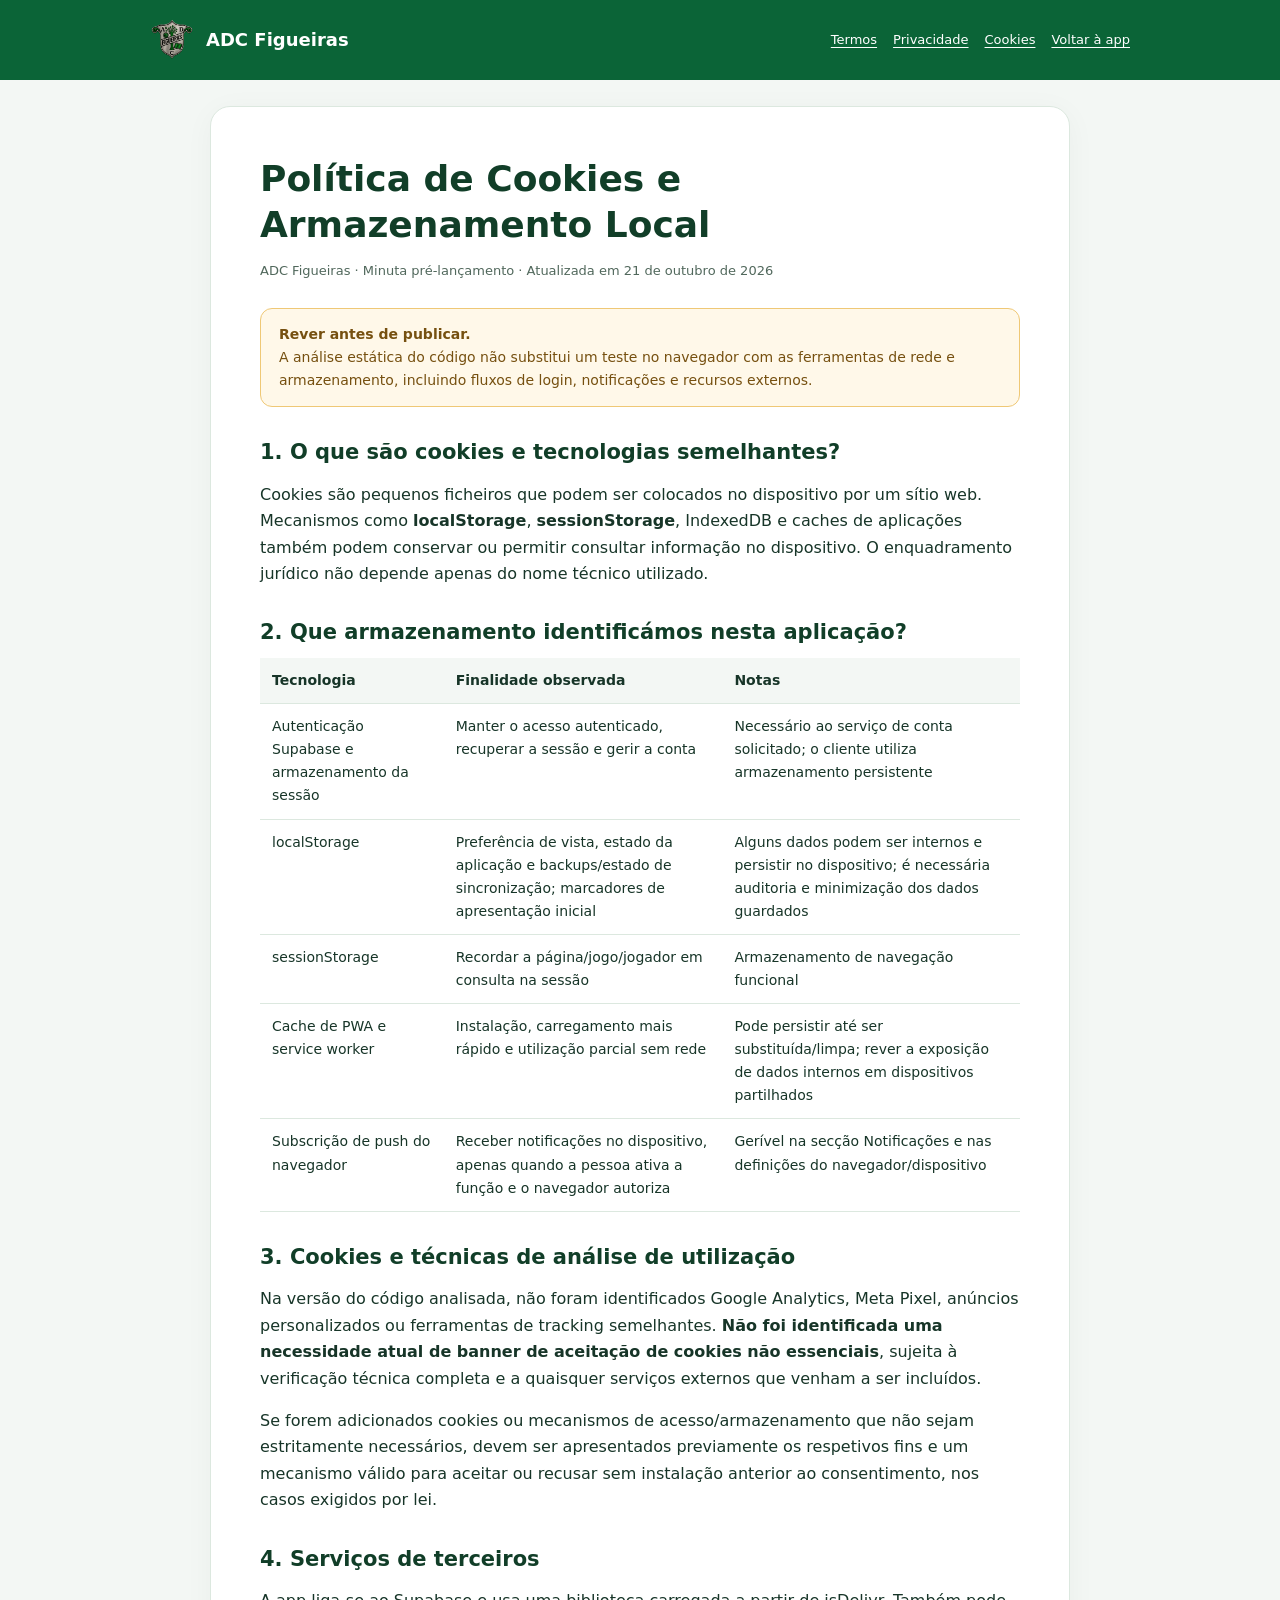
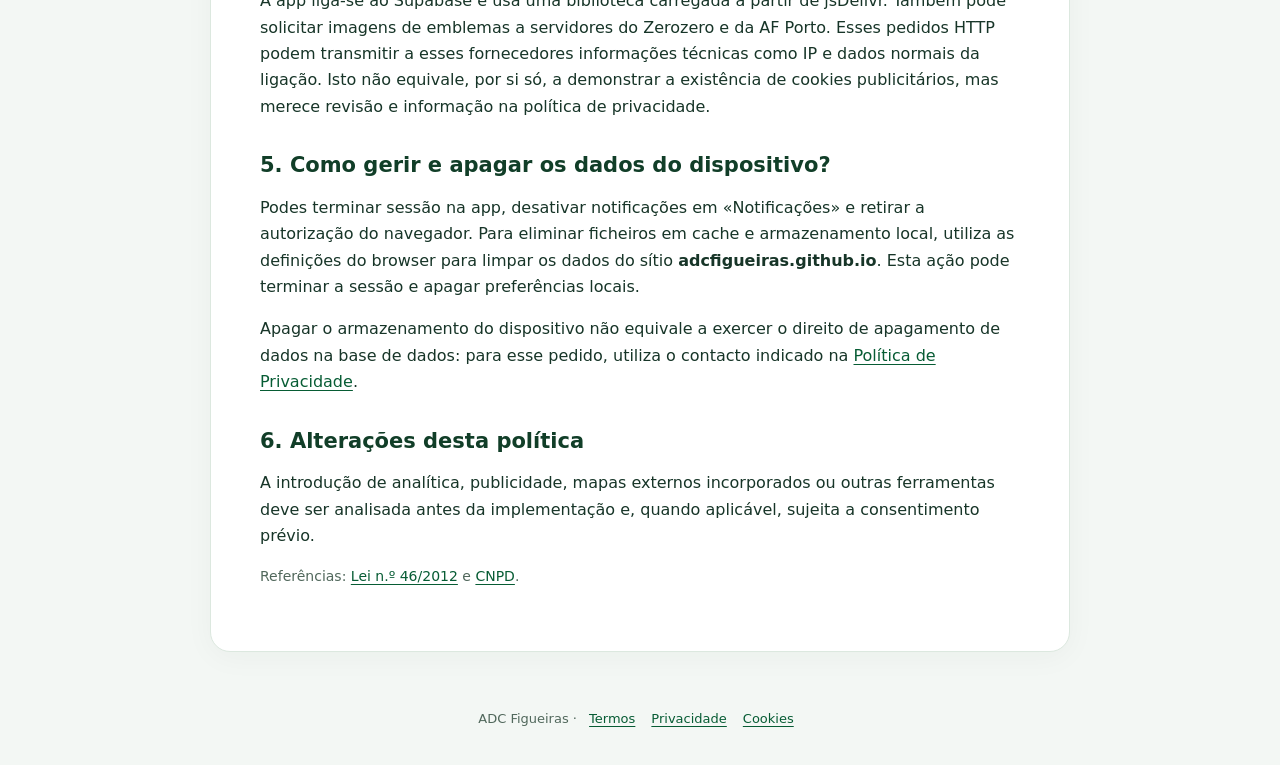
==== cookies.html @ 38f2a065 "Adicionar política de cookies e armazenamento local para revisão" ====
<!doctype html><html lang="pt-PT"><head><meta charset="utf-8"><meta name="viewport" content="width=device-width,initial-scale=1"><meta name="theme-color" content="#0b6437"><meta name="robots" content="noindex,nofollow"><meta name="description" content="Política de Cookies e armazenamento local — ADC Figueiras"><title>Política de Cookies | ADC Figueiras</title><link rel="stylesheet" href="legal.css"></head><body><header class="header"><a class="brand" href="./"><img src="assets/adc-figueiras-emblema.png" alt="Emblema da ADC Figueiras">ADC Figueiras</a><nav aria-label="Documentos legais"><a href="termos.html">Termos</a><a href="privacidade.html">Privacidade</a><a href="cookies.html" aria-current="page">Cookies</a><a href="./">Voltar à app</a></nav></header><main><article class="paper"><h1>Política de Cookies e Armazenamento Local</h1>
<p class="meta">ADC Figueiras · Minuta pré-lançamento · Atualizada em 21 de outubro de 2026</p>
<div class="flag"><strong>Rever antes de publicar.</strong> A análise estática do código não substitui um teste no navegador com as ferramentas de rede e armazenamento, incluindo fluxos de login, notificações e recursos externos.</div>
<h2>1. O que são cookies e tecnologias semelhantes?</h2>
<p>Cookies são pequenos ficheiros que podem ser colocados no dispositivo por um sítio web. Mecanismos como <strong>localStorage</strong>, <strong>sessionStorage</strong>, IndexedDB e caches de aplicações também podem conservar ou permitir consultar informação no dispositivo. O enquadramento jurídico não depende apenas do nome técnico utilizado.</p>
<h2>2. Que armazenamento identificámos nesta aplicação?</h2>
<div class="table-wrap"><table><thead><tr><th>Tecnologia</th><th>Finalidade observada</th><th>Notas</th></tr></thead><tbody>
<tr><td>Autenticação Supabase e armazenamento da sessão</td><td>Manter o acesso autenticado, recuperar a sessão e gerir a conta</td><td>Necessário ao serviço de conta solicitado; o cliente utiliza armazenamento persistente</td></tr>
<tr><td>localStorage</td><td>Preferência de vista, estado da aplicação e backups/estado de sincronização; marcadores de apresentação inicial</td><td>Alguns dados podem ser internos e persistir no dispositivo; é necessária auditoria e minimização dos dados guardados</td></tr>
<tr><td>sessionStorage</td><td>Recordar a página/jogo/jogador em consulta na sessão</td><td>Armazenamento de navegação funcional</td></tr>
<tr><td>Cache de PWA e service worker</td><td>Instalação, carregamento mais rápido e utilização parcial sem rede</td><td>Pode persistir até ser substituída/limpa; rever a exposição de dados internos em dispositivos partilhados</td></tr>
<tr><td>Subscrição de push do navegador</td><td>Receber notificações no dispositivo, apenas quando a pessoa ativa a função e o navegador autoriza</td><td>Gerível na secção Notificações e nas definições do navegador/dispositivo</td></tr>
</tbody></table></div>
<h2>3. Cookies e técnicas de análise de utilização</h2>
<p>Na versão do código analisada, não foram identificados Google Analytics, Meta Pixel, anúncios personalizados ou ferramentas de tracking semelhantes. <strong>Não foi identificada uma necessidade atual de banner de aceitação de cookies não essenciais</strong>, sujeita à verificação técnica completa e a quaisquer serviços externos que venham a ser incluídos.</p>
<p>Se forem adicionados cookies ou mecanismos de acesso/armazenamento que não sejam estritamente necessários, devem ser apresentados previamente os respetivos fins e um mecanismo válido para aceitar ou recusar sem instalação anterior ao consentimento, nos casos exigidos por lei.</p>
<h2>4. Serviços de terceiros</h2>
<p>A app liga-se ao Supabase e usa uma biblioteca carregada a partir de jsDelivr. Também pode solicitar imagens de emblemas a servidores do Zerozero e da AF Porto. Esses pedidos HTTP podem transmitir a esses fornecedores informações técnicas como IP e dados normais da ligação. Isto não equivale, por si só, a demonstrar a existência de cookies publicitários, mas merece revisão e informação na política de privacidade.</p>
<h2>5. Como gerir e apagar os dados do dispositivo?</h2>
<p>Podes terminar sessão na app, desativar notificações em «Notificações» e retirar a autorização do navegador. Para eliminar ficheiros em cache e armazenamento local, utiliza as definições do browser para limpar os dados do sítio <strong>adcfigueiras.github.io</strong>. Esta ação pode terminar a sessão e apagar preferências locais.</p>
<p>Apagar o armazenamento do dispositivo não equivale a exercer o direito de apagamento de dados na base de dados: para esse pedido, utiliza o contacto indicado na <a href="privacidade.html">Política de Privacidade</a>.</p>
<h2>6. Alterações desta política</h2>
<p>A introdução de analítica, publicidade, mapas externos incorporados ou outras ferramentas deve ser analisada antes da implementação e, quando aplicável, sujeita a consentimento prévio.</p>
<p class="small">Referências: <a href="https://diariodarepublica.pt/dr/detalhe/lei/46-2012-175277" target="_blank" rel="noopener noreferrer">Lei n.º 46/2012</a> e <a href="https://www.cnpd.pt/" target="_blank" rel="noopener noreferrer">CNPD</a>.</p></article></main><footer>ADC Figueiras · <a href="termos.html">Termos</a><a href="privacidade.html">Privacidade</a><a href="cookies.html">Cookies</a></footer></body></html>
---- legal.css ----
:root{--ink:#173528;--muted:#51685c;--green:#0b6437;--line:#dce8df;--bg:#f3f7f4}
*{box-sizing:border-box}html{scroll-behavior:smooth}body{margin:0;background:var(--bg);font:16px/1.65 system-ui,-apple-system,BlinkMacSystemFont,"Segoe UI",sans-serif;color:var(--ink)}
a{color:#075c34;text-underline-offset:3px}a:hover{color:#0e8c51}a:focus-visible,button:focus-visible{outline:3px solid #e7a52e;outline-offset:3px}
.header{background:var(--green);color:#fff;padding:18px max(20px,calc((100vw - 980px)/2));display:flex;align-items:center;justify-content:space-between;gap:20px;flex-wrap:wrap}
.header a{color:#fff}.header .brand{display:flex;align-items:center;gap:12px;text-decoration:none;font-weight:800;font-size:18px}.header img{width:44px;height:44px;object-fit:contain}
.header nav{display:flex;gap:16px;flex-wrap:wrap;font-size:13px}
main{max-width:900px;margin:26px auto 56px;padding:0 20px}.paper{background:#fff;border:1px solid var(--line);border-radius:20px;padding:clamp(22px,5vw,49px);box-shadow:0 5px 30px rgba(10,55,30,.04)}
h1,h2,h3{line-height:1.27;color:#113e28}h1{font-size:clamp(27px,4vw,36px);margin:0 0 8px}h2{font-size:21px;margin:32px 0 12px}h3{font-size:17px;margin:18px 0 10px}p,li{max-width:78ch}.meta{font-size:13px;color:var(--muted);margin-bottom:26px}.flag{padding:14px 18px;border:1px solid #efc876;background:#fff8e9;border-radius:12px;color:#765010;font-size:14px}.flag strong{display:block}
table{border-collapse:collapse;width:100%;font-size:14px;min-width:530px}th,td{border-bottom:1px solid var(--line);padding:11px 12px;text-align:left;vertical-align:top}th{background:#f3f7f4}
.table-wrap{overflow-x:auto}ul{padding-left:23px}footer{font-size:13px;color:var(--muted);text-align:center;padding:0 20px 35px}footer a{margin:0 8px}.small{font-size:14px;color:var(--muted)}
@media(max-width:600px){.header{padding:14px 17px}.header nav{gap:10px}.paper{padding:22px 18px}body{font-size:15px}}
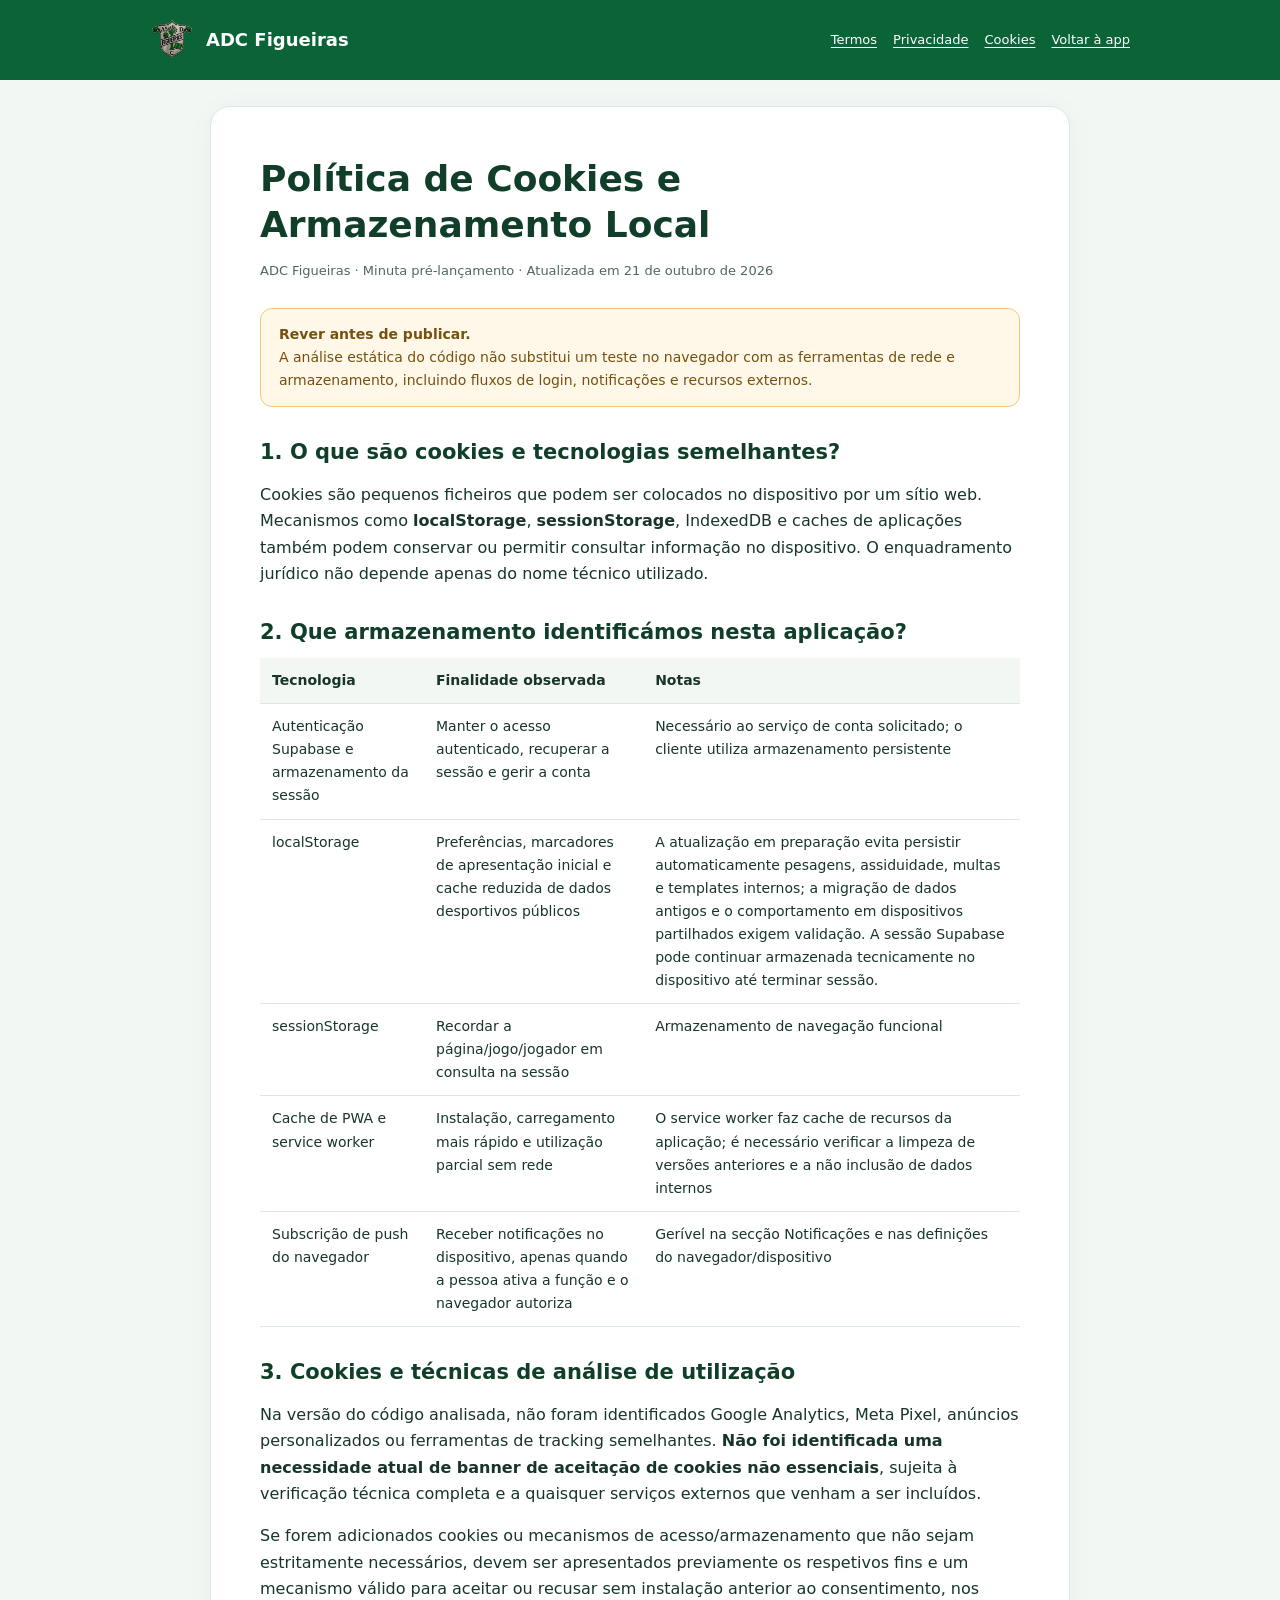
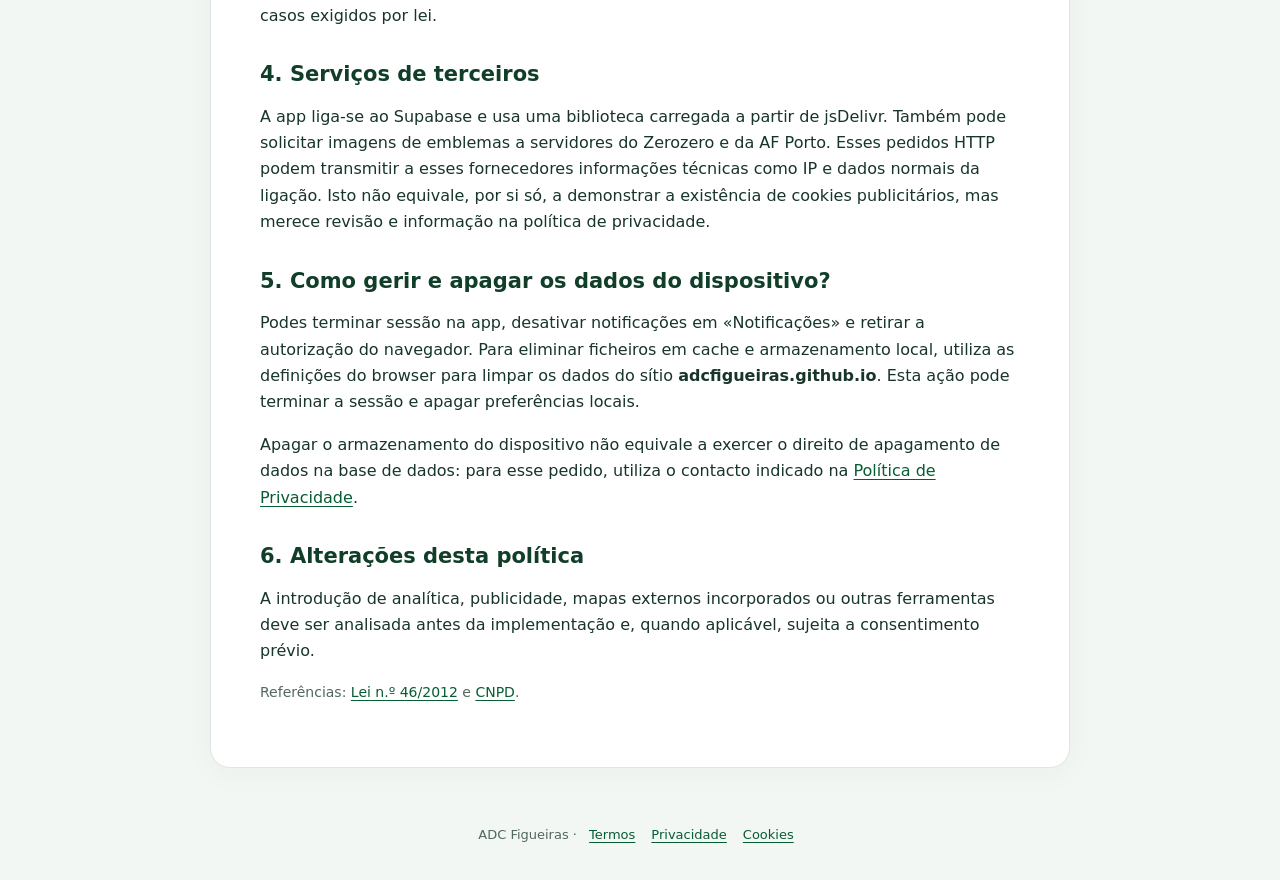
==== commit 287454b9: "Alinhar políticas com convocatórias públicas e minimização de dados internos" ====
--- a/cookies.html
+++ b/cookies.html
@@ -6,9 +6,9 @@
 <h2>2. Que armazenamento identificámos nesta aplicação?</h2>
 <div class="table-wrap"><table><thead><tr><th>Tecnologia</th><th>Finalidade observada</th><th>Notas</th></tr></thead><tbody>
 <tr><td>Autenticação Supabase e armazenamento da sessão</td><td>Manter o acesso autenticado, recuperar a sessão e gerir a conta</td><td>Necessário ao serviço de conta solicitado; o cliente utiliza armazenamento persistente</td></tr>
-<tr><td>localStorage</td><td>Preferência de vista, estado da aplicação e backups/estado de sincronização; marcadores de apresentação inicial</td><td>Alguns dados podem ser internos e persistir no dispositivo; é necessária auditoria e minimização dos dados guardados</td></tr>
+<tr><td>localStorage</td><td>Preferências, marcadores de apresentação inicial e cache reduzida de dados desportivos públicos</td><td>A atualização em preparação evita persistir automaticamente pesagens, assiduidade, multas e templates internos; a migração de dados antigos e o comportamento em dispositivos partilhados exigem validação. A sessão Supabase pode continuar armazenada tecnicamente no dispositivo até terminar sessão.</td></tr>
 <tr><td>sessionStorage</td><td>Recordar a página/jogo/jogador em consulta na sessão</td><td>Armazenamento de navegação funcional</td></tr>
-<tr><td>Cache de PWA e service worker</td><td>Instalação, carregamento mais rápido e utilização parcial sem rede</td><td>Pode persistir até ser substituída/limpa; rever a exposição de dados internos em dispositivos partilhados</td></tr>
+<tr><td>Cache de PWA e service worker</td><td>Instalação, carregamento mais rápido e utilização parcial sem rede</td><td>O service worker faz cache de recursos da aplicação; é necessário verificar a limpeza de versões anteriores e a não inclusão de dados internos</td></tr>
 <tr><td>Subscrição de push do navegador</td><td>Receber notificações no dispositivo, apenas quando a pessoa ativa a função e o navegador autoriza</td><td>Gerível na secção Notificações e nas definições do navegador/dispositivo</td></tr>
 </tbody></table></div>
 <h2>3. Cookies e técnicas de análise de utilização</h2>
@@ -21,4 +21,4 @@
 <p>Apagar o armazenamento do dispositivo não equivale a exercer o direito de apagamento de dados na base de dados: para esse pedido, utiliza o contacto indicado na <a href="privacidade.html">Política de Privacidade</a>.</p>
 <h2>6. Alterações desta política</h2>
 <p>A introdução de analítica, publicidade, mapas externos incorporados ou outras ferramentas deve ser analisada antes da implementação e, quando aplicável, sujeita a consentimento prévio.</p>
-<p class="small">Referências: <a href="https://diariodarepublica.pt/dr/detalhe/lei/46-2012-175277" target="_blank" rel="noopener noreferrer">Lei n.º 46/2012</a> e <a href="https://www.cnpd.pt/" target="_blank" rel="noopener noreferrer">CNPD</a>.</p></article></main><footer>ADC Figueiras · <a href="termos.html">Termos</a><a href="privacidade.html">Privacidade</a><a href="cookies.html">Cookies</a></footer></body></html>+<p class="small">Referências: <a href="https://diariodarepublica.pt/dr/detalhe/lei/46-2012-174793" target="_blank" rel="noopener noreferrer">Lei n.º 46/2012</a> e <a href="https://www.cnpd.pt/" target="_blank" rel="noopener noreferrer">CNPD</a>.</p></article></main><footer>ADC Figueiras · <a href="termos.html">Termos</a><a href="privacidade.html">Privacidade</a><a href="cookies.html">Cookies</a></footer></body></html>
